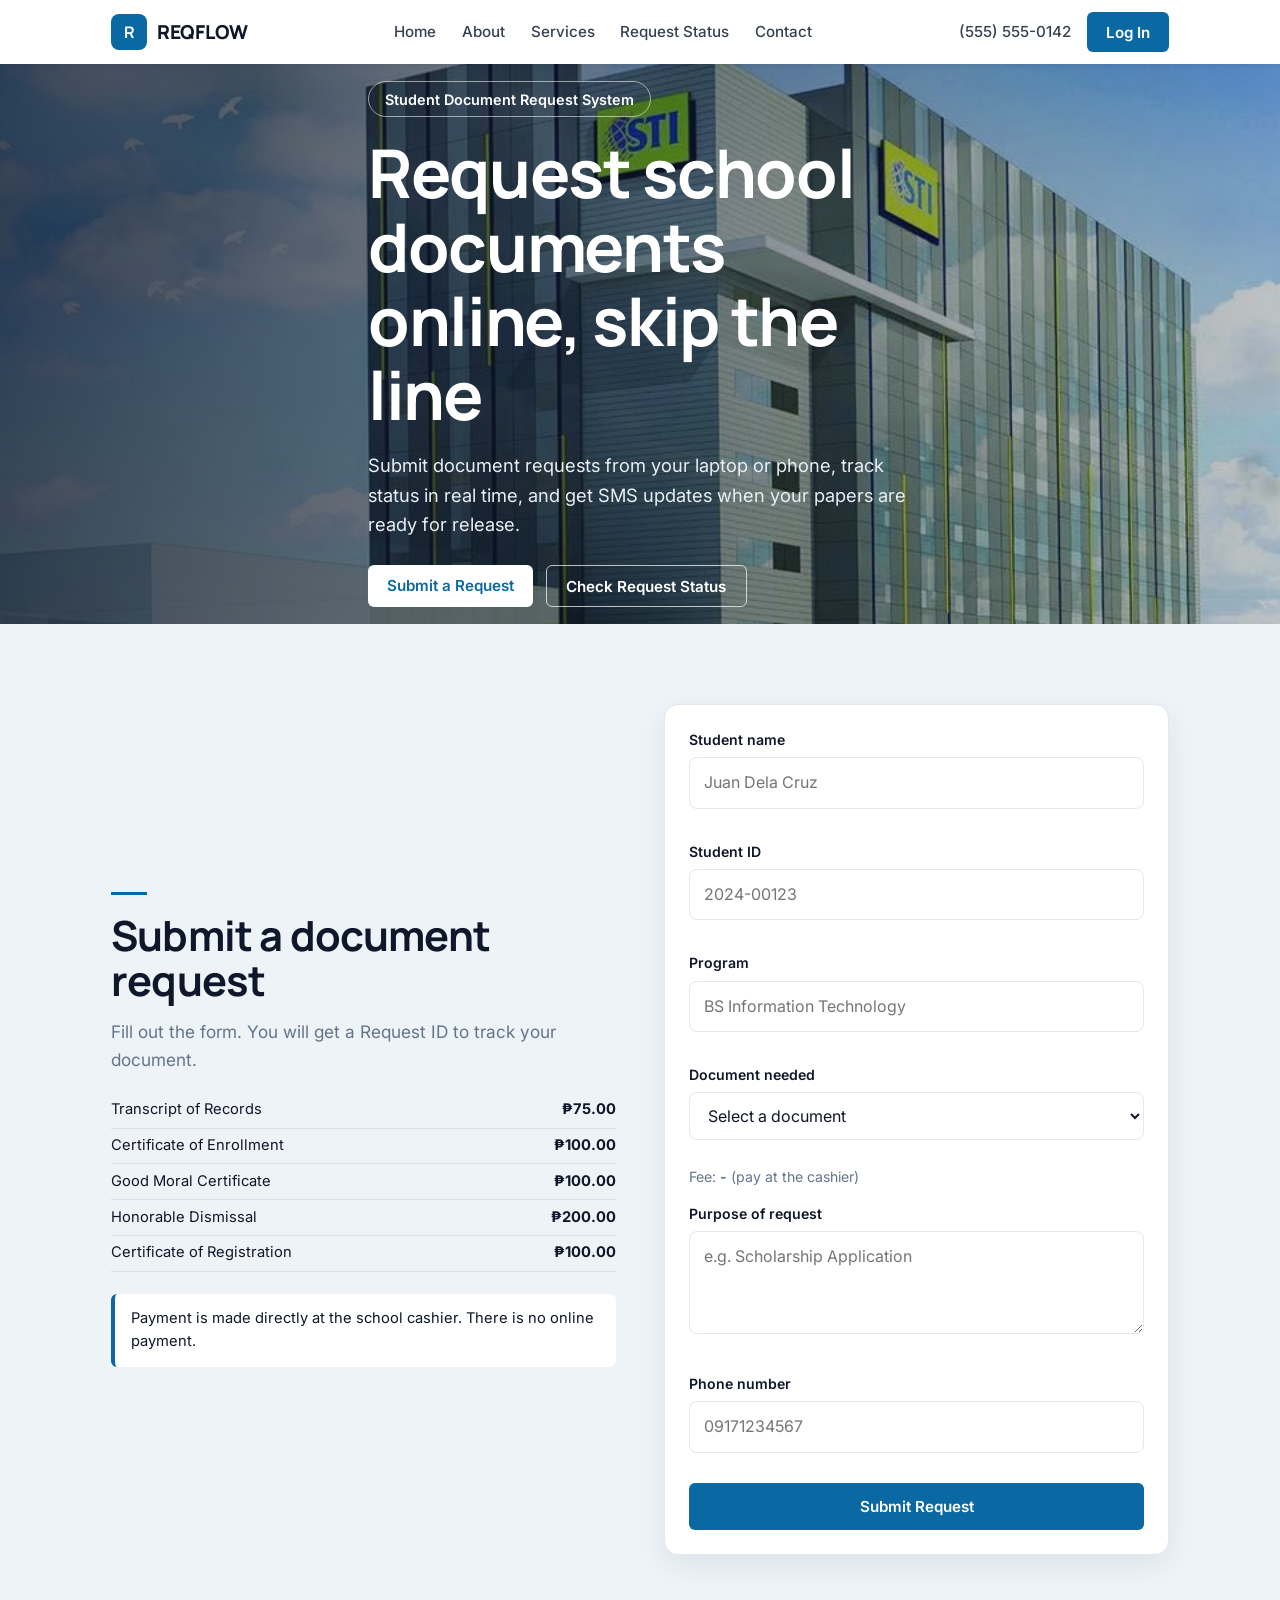
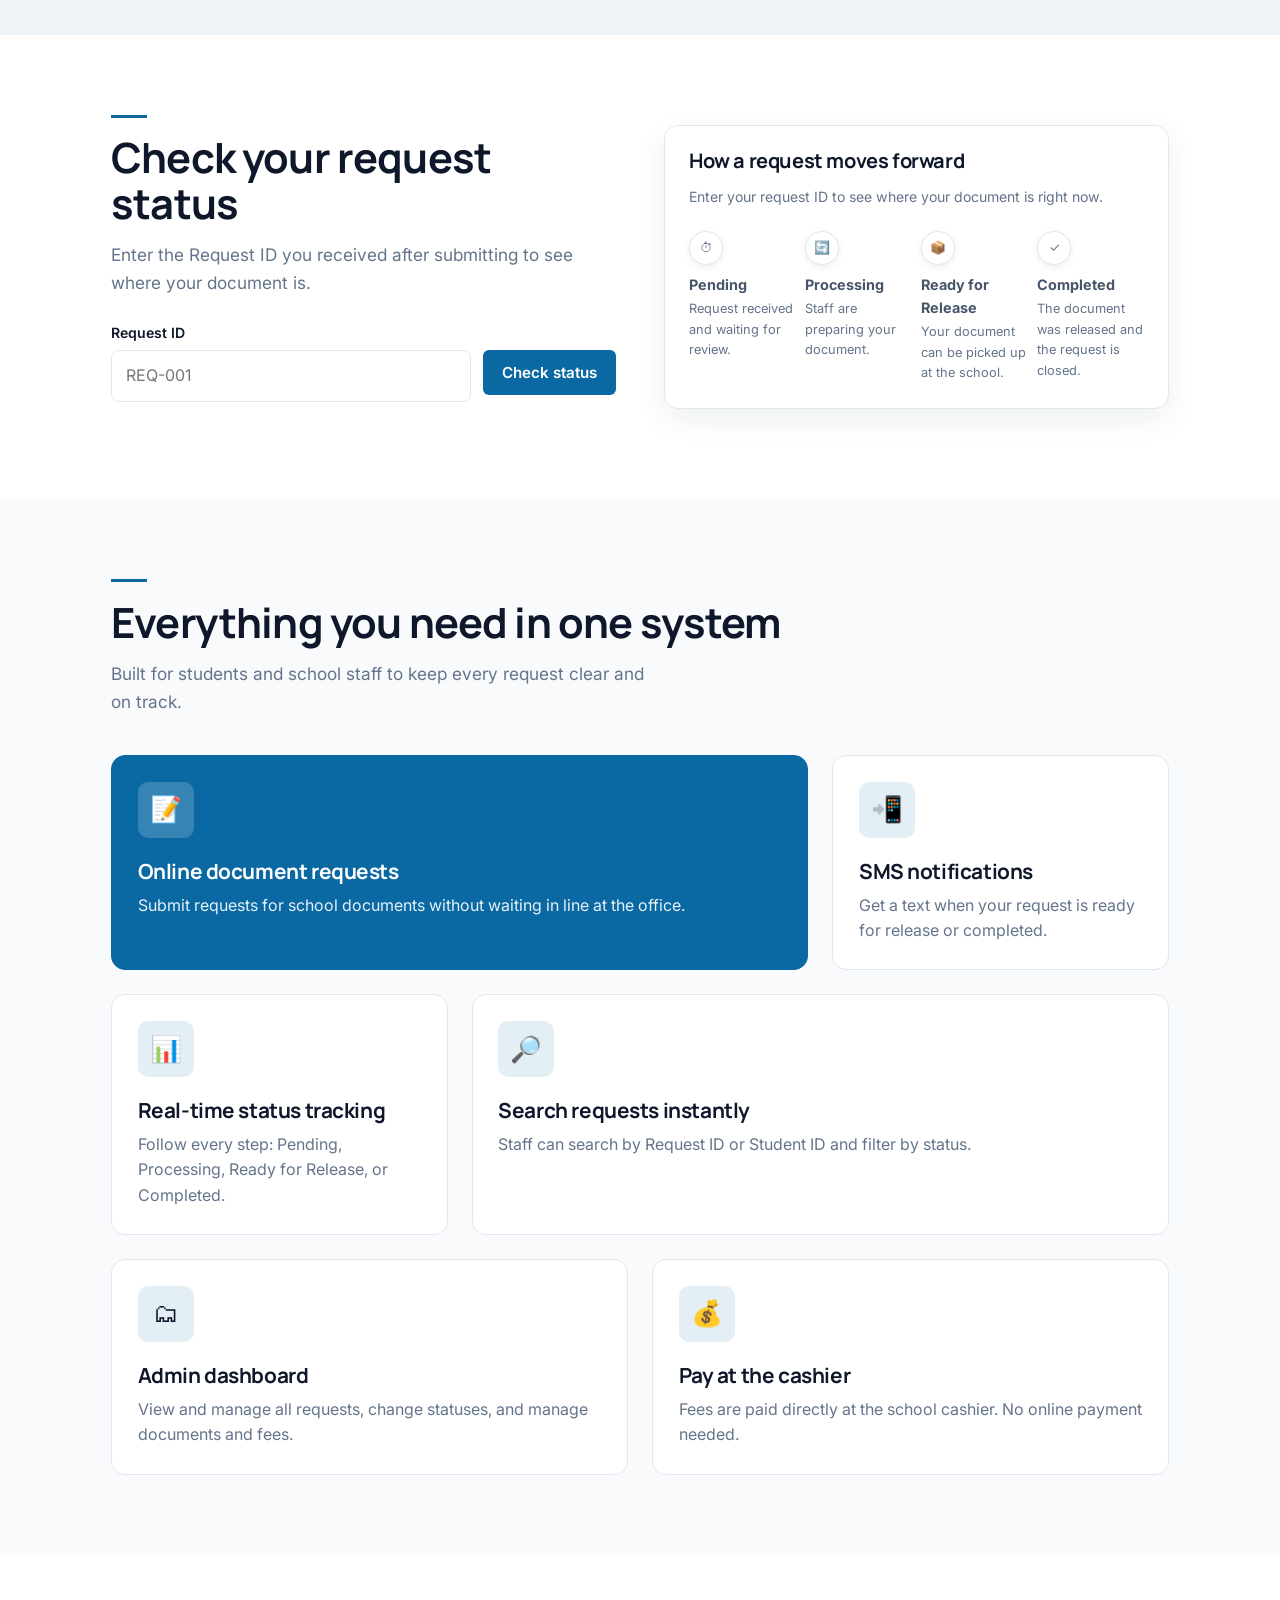
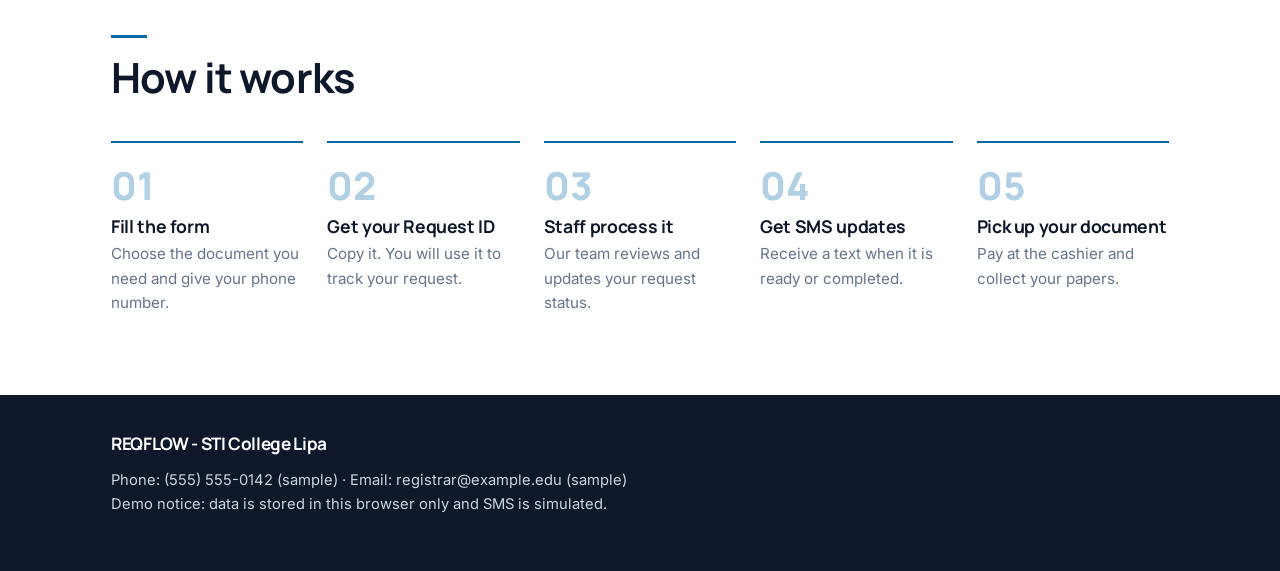
==== index.html @ 276ffe87 "Add files via upload" ====
<!DOCTYPE html><html lang="en"><head><meta charset="UTF-8"><meta name="viewport" content="width=device-width, initial-scale=1"><link rel="preconnect" href="https://fonts.googleapis.com"><link href="https://fonts.googleapis.com/css2?family=Inter:wght@400;500;600&family=Manrope:wght@700;800&display=swap" rel="stylesheet"><link rel="stylesheet" href="style.css">
<title>REQFLOW | STI College Lipa</title></head><body data-page="home">
<header><div class="wrap nav"><a class="logo" href="#home"><b>R</b>REQFLOW</a>
<nav class="links"><a href="#home">Home</a><a href="#about">About</a><a href="#services">Services</a><a href="#status">Request Status</a><a href="#contact">Contact</a></nav>
<div class="nav-r"><span class="phone">(555) 555-0142</span><a class="btn" href="admin.html">Log In</a></div></div></header>
<section class="hero" id="home" style="padding:0"><div class="wrap"><span class="pill">Student Document Request System</span>
<h1>Request school documents online, skip the line</h1>
<p>Submit document requests from your laptop or phone, track status in real time, and get SMS updates when your papers are ready for release.</p>
<div class="btns"><a class="btn white" href="#request">Submit a Request</a><a class="btn ghost" href="#status">Check Request Status</a></div></div></section>

<section class="tint" id="request"><div class="wrap two"><div><div class="eyebrow"></div><h2>Submit a document request</h2>
<p class="lead">Fill out the form. You will get a Request ID to track your document.</p>
<ul class="doclist" id="docList"></ul>
<div class="cashier">Payment is made directly at the school cashier. There is no online payment.</div></div>
<div class="card"><div class="success hidden" id="success"><strong>Request submitted!</strong><div class="rid"><span id="newId"></span><button class="btn sm" type="button" id="copyBtn">Copy ID</button></div>
<p class="small" style="margin:.4rem 0 0">Save this ID. You need it to check your status.</p></div>
<form id="requestForm" novalidate>
<label for="name" style="margin-top:0">Student name</label><input id="name" placeholder="Juan Dela Cruz" autocomplete="name"><div class="err"></div>
<label for="sid">Student ID</label><input id="sid" placeholder="2024-00123"><div class="err"></div>
<label for="program">Program</label><input id="program" placeholder="BS Information Technology"><div class="err"></div>
<label for="doc">Document needed</label><select id="doc"></select><div class="err"></div>
<p class="small" style="margin:.5rem 0 0">Fee: <strong id="fee">-</strong> (pay at the cashier)</p>
<label for="purpose">Purpose of request</label><textarea id="purpose" rows="3" placeholder="e.g. Scholarship Application"></textarea><div class="err"></div>
<label for="contact">Phone number</label><input id="contact" inputmode="tel" placeholder="09171234567"><div class="err"></div>
<button class="btn full" type="submit">Submit Request</button></form></div></div></section>

<section id="status"><div class="wrap two"><div><div class="eyebrow"></div><h2>Check your request status</h2>
<p class="lead">Enter the Request ID you received after submitting to see where your document is.</p>
<form id="trackForm" novalidate style="margin-top:1.6rem"><label for="rid" style="margin-top:0">Request ID</label>
<div class="statusrow"><div><input id="rid" placeholder="REQ-001"><div class="err"></div></div><button class="btn" style="padding:.8rem 1.2rem" type="submit">Check status</button></div></form>
<div class="result hidden" id="result"></div></div>
<div class="card"><h3 style="font-size:1.25rem">How a request moves forward</h3><p class="small">Enter your request ID to see where your document is right now.</p>
<div class="timeline" id="timeline">
<div><span class="dot">&#9201;</span><b>Pending</b>Request received and waiting for review.</div>
<div><span class="dot">&#128260;</span><b>Processing</b>Staff are preparing your document.</div>
<div><span class="dot">&#128230;</span><b>Ready for Release</b>Your document can be picked up at the school.</div>
<div><span class="dot">&#10003;</span><b>Completed</b>The document was released and the request is closed.</div></div></div></div></section>

<section class="soft" id="services"><div class="wrap"><div class="eyebrow"></div><h2>Everything you need in one system</h2>
<p class="lead">Built for students and school staff to keep every request clear and on track.</p>
<div class="feat">
<div class="fc hl s4"><div class="ic">&#128221;</div><h3>Online document requests</h3><p>Submit requests for school documents without waiting in line at the office.</p></div>
<div class="fc s2"><div class="ic">&#128242;</div><h3>SMS notifications</h3><p>Get a text when your request is ready for release or completed.</p></div>
<div class="fc s2"><div class="ic">&#128202;</div><h3>Real-time status tracking</h3><p>Follow every step: Pending, Processing, Ready for Release, or Completed.</p></div>
<div class="fc s4"><div class="ic">&#128270;</div><h3>Search requests instantly</h3><p>Staff can search by Request ID or Student ID and filter by status.</p></div>
<div class="fc"><div class="ic">&#128450;</div><h3>Admin dashboard</h3><p>View and manage all requests, change statuses, and manage documents and fees.</p></div>
<div class="fc"><div class="ic">&#128176;</div><h3>Pay at the cashier</h3><p>Fees are paid directly at the school cashier. No online payment needed.</p></div></div></div></section>

<section id="about"><div class="wrap"><div class="eyebrow"></div><h2>How it works</h2>
<div class="steps"><div><span>01</span><h3>Fill the form</h3><p>Choose the document you need and give your phone number.</p></div>
<div><span>02</span><h3>Get your Request ID</h3><p>Copy it. You will use it to track your request.</p></div>
<div><span>03</span><h3>Staff process it</h3><p>Our team reviews and updates your request status.</p></div>
<div><span>04</span><h3>Get SMS updates</h3><p>Receive a text when it is ready or completed.</p></div>
<div><span>05</span><h3>Pick up your document</h3><p>Pay at the cashier and collect your papers.</p></div></div></div></section>
<footer id="contact"><div class="wrap"><h3>REQFLOW - STI College Lipa</h3><p>Phone: (555) 555-0142 (sample) &middot; Email: registrar@example.edu (sample)<br>Demo notice: data is stored in this browser only and SMS is simulated.</p></div></footer>
<div id="toast" role="status"></div><script src="script.js"></script></body></html>
---- style.css ----
:root{--p:#0a69a3;--pd:#07527f;--ink:#0f172a;--mute:#64748b;--bg:#edf3f7;--soft:#f8fafc;--line:#e2e8f0;--bad:#b3261e;--ok:#15803d}
*{box-sizing:border-box}
html{scroll-behavior:smooth;scroll-padding-top:80px}
body{margin:0;font-family:Inter,system-ui,Arial,sans-serif;color:var(--ink);background:#fff;line-height:1.6}
h1,h2,h3{font-family:Manrope,Inter,system-ui,sans-serif;letter-spacing:-.02em;line-height:1.1;margin:0}
.wrap{max-width:1090px;margin:0 auto;padding:0 1rem}
header{position:sticky;top:0;z-index:20;background:#fff;box-shadow:0 1px 6px rgba(15,23,42,.08)}
.nav{display:flex;align-items:center;justify-content:space-between;gap:1rem;height:64px}
.logo{display:flex;align-items:center;gap:.6rem;font:800 1.2rem Manrope,sans-serif;color:var(--ink);text-decoration:none}
.logo b{display:grid;place-items:center;width:36px;height:36px;border-radius:8px;background:var(--p);color:#fff;font-size:1rem}
.links{display:flex;gap:1.6rem}
.links a,.phone{color:#374151;text-decoration:none;font-weight:500;font-size:.95rem}
.links a:hover{color:var(--p)}
.nav-r{display:flex;align-items:center;gap:1rem}
.btn{display:inline-block;background:var(--p);color:#fff;border:0;border-radius:6px;padding:.65rem 1.2rem;font:600 .95rem Inter,sans-serif;cursor:pointer;text-decoration:none}
.btn:hover{background:var(--pd)}
.btn.white{background:#fff;color:var(--p)}
.btn.ghost{background:transparent;color:#fff;border:1px solid rgba(255,255,255,.7)}
.btn.sm{padding:.45rem .8rem;font-size:.85rem}
.btn.alt{background:#e4eef5;color:var(--pd)}
.btn.danger{background:#fde8e6;color:var(--bad)}
@media(max-width:860px){.links,.phone{display:none}}
.hero{min-height:560px;display:flex;align-items:center;color:#fff;background:linear-gradient(90deg,rgba(15,23,42,.78),rgba(15,23,42,.25)),url("hero.png") center 30%/cover,linear-gradient(135deg,#0a4a73,#0a69a3)}.pill{display:inline-block;border:1px solid rgba(255,255,255,.55);border-radius:99px;padding:.35rem 1rem;font-size:.9rem;font-weight:600;margin-bottom:1.2rem}
.hero h1{font-size:clamp(2.4rem,6vw,4.2rem);max-width:12ch}
.hero p{font-size:1.15rem;max-width:34rem;margin:1.2rem 0 1.6rem;color:#e8eef5}
.hero .btns{display:flex;gap:.8rem;flex-wrap:wrap}
section{padding:5rem 0}
.tint{background:var(--bg)}
.soft{background:var(--soft)}
.eyebrow{width:36px;height:3px;background:var(--p);margin-bottom:1.1rem}
h2{font-size:clamp(1.9rem,4vw,2.6rem)}
.lead{color:var(--mute);font-size:1.08rem;margin:.9rem 0 0;max-width:34rem}
.two{display:grid;grid-template-columns:1fr 1fr;gap:3rem;align-items:center}
@media(max-width:860px){.two{grid-template-columns:1fr;gap:2rem}}
.card{background:#fff;border:1px solid var(--line);border-radius:14px;padding:1.5rem;box-shadow:0 10px 30px rgba(15,23,42,.07)}
label{display:block;font-weight:600;font-size:.88rem;margin:.9rem 0 .35rem}
input,select,textarea{width:100%;padding:.75rem .9rem;border:1px solid var(--line);border-radius:8px;font:inherit;background:#fff;color:var(--ink)}
input:focus,select:focus,textarea:focus{outline:3px solid #b7d6ea;border-color:var(--p)}
input.bad,select.bad,textarea.bad{border-color:var(--bad)}
.err{color:var(--bad);font-size:.82rem;min-height:1.1em;margin-top:.2rem}
.card .btn.full{width:100%;margin-top:.8rem;padding:.85rem}
.small{font-size:.88rem;color:var(--mute)}
.cashier{margin-top:1.4rem;border-left:4px solid var(--p);background:#fff;padding:.8rem 1rem;border-radius:6px;font-size:.92rem}
.doclist{list-style:none;padding:0;margin:1.2rem 0 0;font-size:.92rem}
.doclist li{display:flex;justify-content:space-between;gap:1rem;border-bottom:1px solid #d5e1ea;padding:.35rem 0}
.sample{color:#a15c00;font-size:.8rem;font-weight:600}
.success{background:#ecf7f0;border:1px solid #b6e0c5;border-radius:10px;padding:1rem;margin-bottom:1rem}
.rid{font:800 1.6rem Manrope,sans-serif;color:var(--p);display:flex;gap:.7rem;align-items:center;flex-wrap:wrap}
.hidden{display:none!important}
.statusrow{display:flex;gap:.7rem;align-items:flex-start}
.statusrow>div{flex:1}
.timeline{display:grid;grid-template-columns:repeat(4,1fr);gap:.6rem;margin-top:1.4rem}
.timeline div{font-size:.8rem;color:var(--mute)}
.timeline b{display:block;color:#475569;font-size:.9rem;margin:.5rem 0 .2rem}
.dot{display:grid;place-items:center;width:34px;height:34px;border-radius:50%;border:1px solid var(--line);background:#fff;box-shadow:0 2px 6px rgba(15,23,42,.08)}
.timeline .on .dot{background:var(--p);border-color:var(--p);color:#fff}
.timeline .on b{color:var(--p)}
.result{margin-top:1.2rem;padding:1rem;border:1px solid var(--line);border-radius:10px;background:#fff}
.badge{display:inline-block;padding:.15rem .65rem;border-radius:99px;font-size:.8rem;font-weight:700;background:#e4eef5;color:var(--pd)}
.b-Ready{background:#dcfce7;color:var(--ok)}.b-Pending{background:#fef3c7;color:#92400e}.b-Completed{background:#e5e7eb;color:#374151}
.feat{display:grid;grid-template-columns:repeat(6,1fr);gap:1.5rem;margin-top:2.5rem}
.fc{background:#fff;border:1px solid var(--line);border-radius:14px;padding:1.6rem;grid-column:span 3;min-height:210px}
.fc.s2{grid-column:span 2}.fc.s4{grid-column:span 4}
.fc.hl{background:var(--p);color:#fff;border-color:var(--p)}
.fc.hl p{color:#e6f1f8}
.ic{display:grid;place-items:center;width:56px;height:56px;border-radius:10px;background:#e4eef5;font-size:1.6rem;margin-bottom:1.4rem}
.fc.hl .ic{background:rgba(255,255,255,.18)}
.fc h3{font-size:1.3rem;margin-bottom:.6rem}
.fc p{margin:0;color:var(--mute)}
@media(max-width:860px){.fc,.fc.s2,.fc.s4{grid-column:span 6}}
.steps{display:grid;grid-template-columns:repeat(5,1fr);gap:1.5rem;margin-top:2.5rem}
.steps div{border-top:2px solid var(--p);padding-top:1rem}
.steps span{font:800 2.4rem Manrope,sans-serif;color:#b2d0e3}
.steps h3{font-size:1.1rem;margin:.3rem 0 .4rem}
.steps p{margin:0;color:var(--mute);font-size:.95rem}
@media(max-width:860px){.steps{grid-template-columns:1fr 1fr}}
footer{background:var(--ink);color:#cbd5e1;padding:2.5rem 0;font-size:.92rem}
footer h3{color:#fff;margin-bottom:.5rem}
.tablewrap{overflow-x:auto}
table{width:100%;border-collapse:collapse;font-size:.9rem}
th,td{text-align:left;padding:.65rem .6rem;border-bottom:1px solid var(--line);vertical-align:top}
th{background:var(--bg);color:var(--pd)}
.bar{display:flex;gap:.7rem;flex-wrap:wrap;margin-bottom:1rem}
.bar>*{flex:1;min-width:160px}
.tabs{display:flex;gap:.5rem;flex-wrap:wrap;margin:1.2rem 0}
.tabs button.on{background:var(--p);color:#fff}
.note{background:#fff4e0;border-left:4px solid #e29a1b;padding:.7rem .9rem;border-radius:4px;font-size:.9rem;margin:.8rem 0}
#toast{position:fixed;bottom:1rem;left:50%;transform:translateX(-50%);background:var(--ink);color:#fff;padding:.7rem 1.1rem;border-radius:8px;opacity:0;transition:opacity .2s;pointer-events:none;z-index:50}
#toast.show{opacity:1}
:focus-visible{outline:3px solid #7fb5d6;outline-offset:2px}
@media(prefers-reduced-motion:reduce){html{scroll-behavior:auto}}
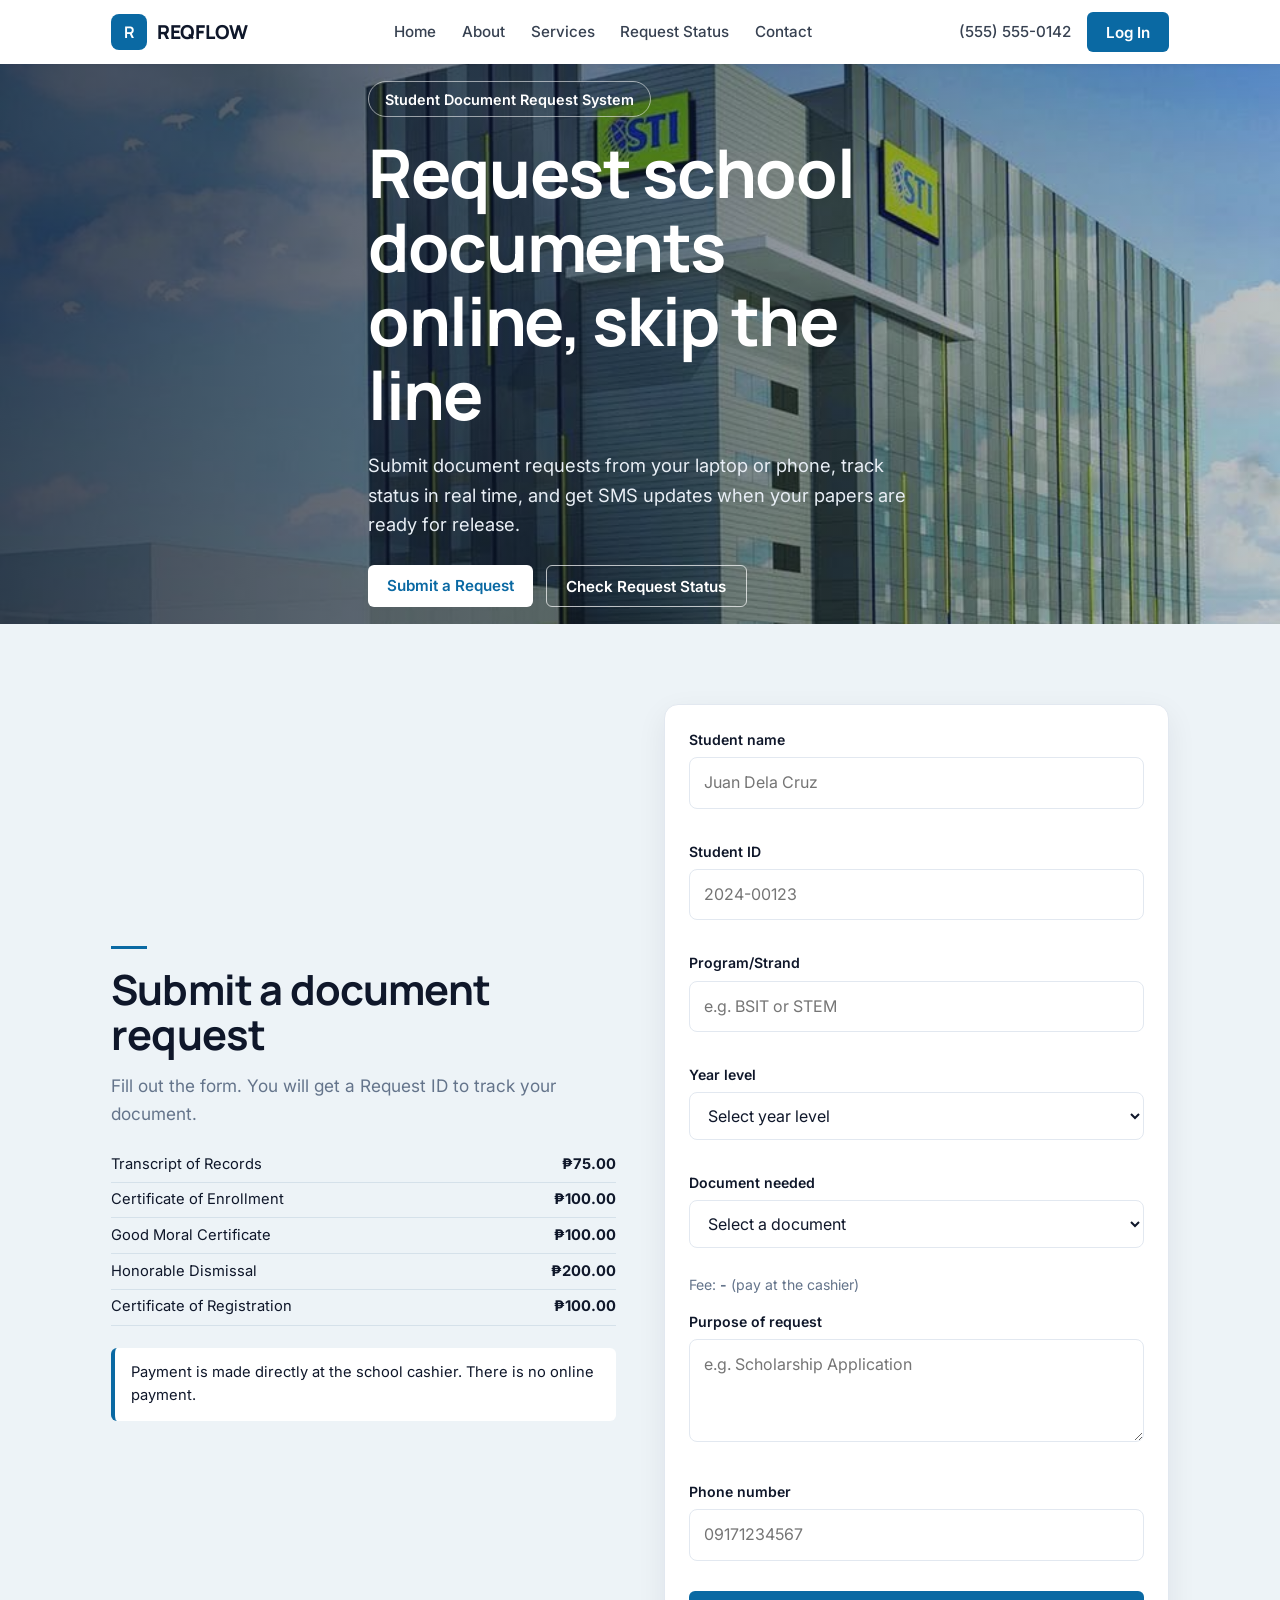
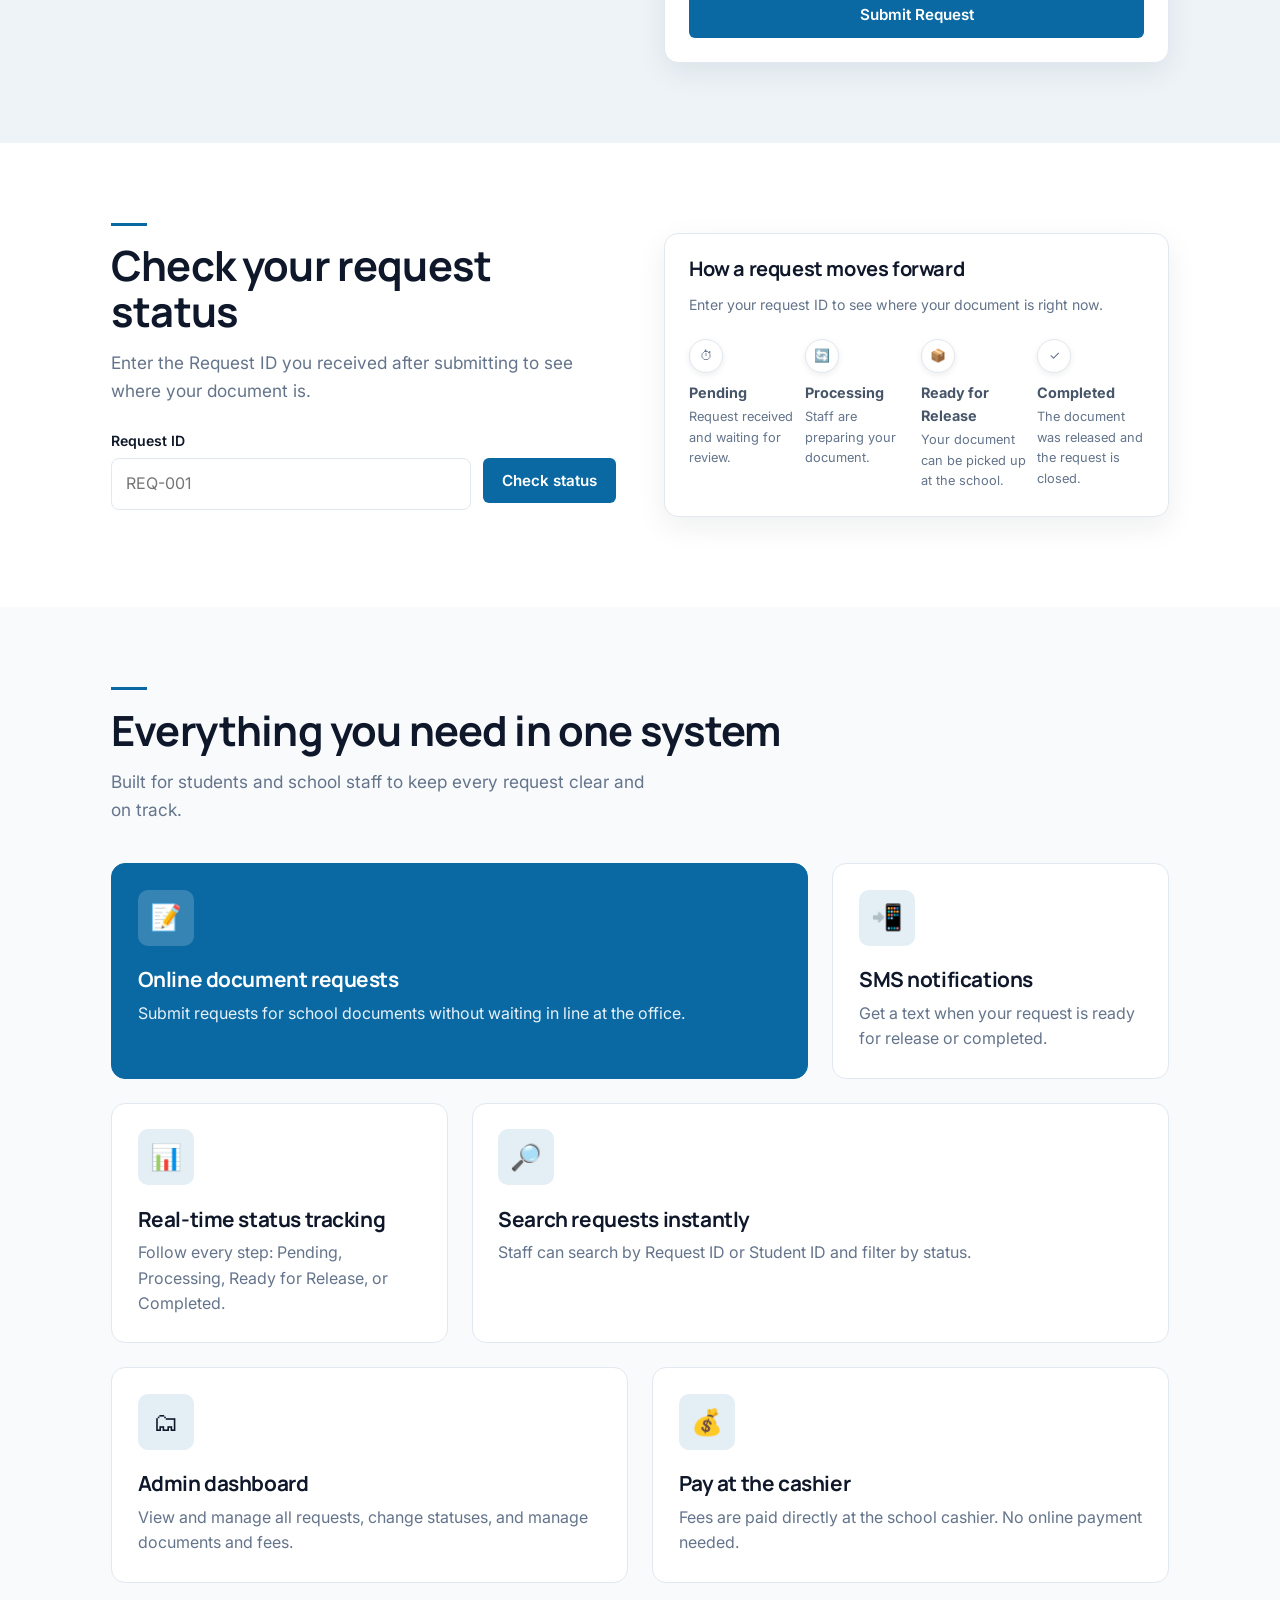
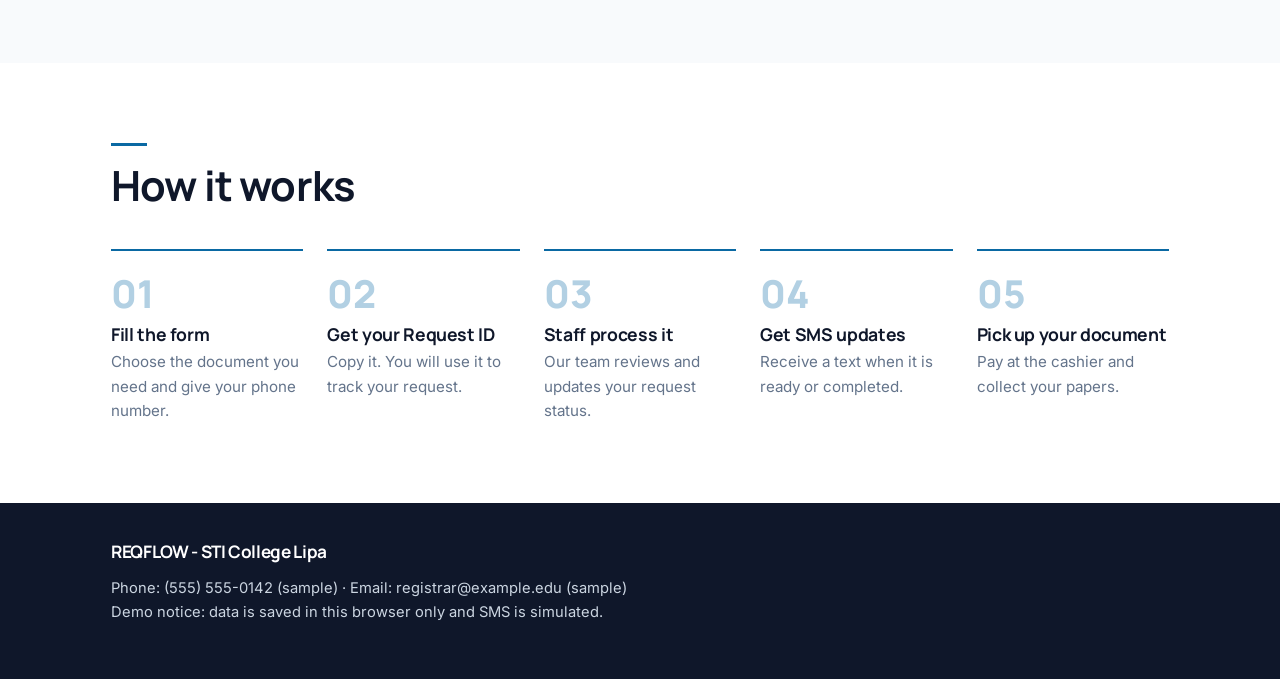
==== commit be573ded: "Add files via upload" ====
--- a/index.html
+++ b/index.html
@@ -13,11 +13,12 @@
 <ul class="doclist" id="docList"></ul>
 <div class="cashier">Payment is made directly at the school cashier. There is no online payment.</div></div>
 <div class="card"><div class="success hidden" id="success"><strong>Request submitted!</strong><div class="rid"><span id="newId"></span><button class="btn sm" type="button" id="copyBtn">Copy ID</button></div>
-<p class="small" style="margin:.4rem 0 0">Save this ID. You need it to check your status.</p></div>
+<button class="btn sm alt" type="button" id="againBtn" style="margin-top:.8rem">Submit another request</button></div>
 <form id="requestForm" novalidate>
 <label for="name" style="margin-top:0">Student name</label><input id="name" placeholder="Juan Dela Cruz" autocomplete="name"><div class="err"></div>
 <label for="sid">Student ID</label><input id="sid" placeholder="2024-00123"><div class="err"></div>
-<label for="program">Program</label><input id="program" placeholder="BS Information Technology"><div class="err"></div>
+<label for="program">Program/Strand</label><input id="program" placeholder="e.g. BSIT or STEM"><div class="err"></div>
+<label for="year">Year level</label><select id="year"><option value="">Select year level</option><option>Grade 11</option><option>Grade 12</option><option>1st Year</option><option>2nd Year</option><option>3rd Year</option><option>4th Year</option></select><div class="err"></div>
 <label for="doc">Document needed</label><select id="doc"></select><div class="err"></div>
 <p class="small" style="margin:.5rem 0 0">Fee: <strong id="fee">-</strong> (pay at the cashier)</p>
 <label for="purpose">Purpose of request</label><textarea id="purpose" rows="3" placeholder="e.g. Scholarship Application"></textarea><div class="err"></div>
@@ -52,5 +53,5 @@
 <div><span>03</span><h3>Staff process it</h3><p>Our team reviews and updates your request status.</p></div>
 <div><span>04</span><h3>Get SMS updates</h3><p>Receive a text when it is ready or completed.</p></div>
 <div><span>05</span><h3>Pick up your document</h3><p>Pay at the cashier and collect your papers.</p></div></div></div></section>
-<footer id="contact"><div class="wrap"><h3>REQFLOW - STI College Lipa</h3><p>Phone: (555) 555-0142 (sample) &middot; Email: registrar@example.edu (sample)<br>Demo notice: data is stored in this browser only and SMS is simulated.</p></div></footer>
-<div id="toast" role="status"></div><script src="script.js"></script></body></html>+<footer id="contact"><div class="wrap"><h3>REQFLOW - STI College Lipa</h3><p>Phone: (555) 555-0142 (sample) &middot; Email: registrar@example.edu (sample)<br>Demo notice: data is saved in this browser only and SMS is simulated.</p></div></footer>
+<div id="toast" role="status"></div><script src="script.js"></script></body></html>
--- a/style.css
+++ b/style.css
@@ -20,7 +20,8 @@
 .btn.alt{background:#e4eef5;color:var(--pd)}
 .btn.danger{background:#fde8e6;color:var(--bad)}
 @media(max-width:860px){.links,.phone{display:none}}
-.hero{min-height:560px;display:flex;align-items:center;color:#fff;background:linear-gradient(90deg,rgba(15,23,42,.78),rgba(15,23,42,.25)),url("hero.png") center 30%/cover,linear-gradient(135deg,#0a4a73,#0a69a3)}.pill{display:inline-block;border:1px solid rgba(255,255,255,.55);border-radius:99px;padding:.35rem 1rem;font-size:.9rem;font-weight:600;margin-bottom:1.2rem}
+.hero{min-height:560px;display:flex;align-items:center;color:#fff;background:linear-gradient(90deg,rgba(15,23,42,.78),rgba(15,23,42,.25)),url("hero.png") center 30%/cover,linear-gradient(135deg,#0a4a73,#0a69a3)}
+.pill{display:inline-block;border:1px solid rgba(255,255,255,.55);border-radius:99px;padding:.35rem 1rem;font-size:.9rem;font-weight:600;margin-bottom:1.2rem}
 .hero h1{font-size:clamp(2.4rem,6vw,4.2rem);max-width:12ch}
 .hero p{font-size:1.15rem;max-width:34rem;margin:1.2rem 0 1.6rem;color:#e8eef5}
 .hero .btns{display:flex;gap:.8rem;flex-wrap:wrap}
@@ -88,4 +89,24 @@
 #toast{position:fixed;bottom:1rem;left:50%;transform:translateX(-50%);background:var(--ink);color:#fff;padding:.7rem 1.1rem;border-radius:8px;opacity:0;transition:opacity .2s;pointer-events:none;z-index:50}
 #toast.show{opacity:1}
 :focus-visible{outline:3px solid #7fb5d6;outline-offset:2px}
-@media(prefers-reduced-motion:reduce){html{scroll-behavior:auto}}+@media(prefers-reduced-motion:reduce){html{scroll-behavior:auto}}
+
+/* SMS notification simulation */
+.modal{position:fixed;inset:0;background:rgba(15,23,42,.55);display:flex;align-items:center;justify-content:center;padding:1rem;z-index:40;overflow-y:auto}
+.modal-box{position:relative;background:#fff;border-radius:14px;max-width:760px;width:100%;padding:1.5rem;box-shadow:0 20px 50px rgba(15,23,42,.3);max-height:100%;overflow-y:auto}
+.modal-x{position:absolute;top:.6rem;right:.8rem;background:none;border:0;font-size:1.7rem;line-height:1;cursor:pointer;color:var(--mute)}
+.simtag{display:inline-block;background:#fff4e0;color:#92400e;border:1px dashed #e29a1b;border-radius:99px;padding:.15rem .8rem;font-size:.75rem;font-weight:700;letter-spacing:.04em;margin:.4rem 0 1rem}
+.pv{display:grid;grid-template-columns:240px 1fr;gap:1.5rem;align-items:start}
+.phone-mock{width:240px;border:8px solid #0f172a;border-radius:28px;background:#eef2f6;overflow:hidden;margin:0 auto}
+.phone-top{background:var(--p);color:#fff;text-align:center;font-weight:700;padding:.7rem .5rem;font-size:.9rem}
+.phone-body{padding:1rem .7rem;min-height:230px}
+.bubble{background:#fff;border-radius:14px 14px 14px 4px;padding:.6rem .75rem;font-size:.82rem;box-shadow:0 1px 3px rgba(15,23,42,.12);overflow-wrap:anywhere}
+.bubble-time{font-size:.68rem;color:var(--mute);margin:.35rem .3rem 0}
+.pv-list{margin:0;display:grid;grid-template-columns:auto 1fr;gap:.45rem 1rem;font-size:.92rem}
+.pv-list dt{color:var(--mute);font-weight:600}
+.pv-list dd{margin:0;overflow-wrap:anywhere}
+.modal-actions{display:flex;gap:.7rem;flex-wrap:wrap;margin-top:1.2rem}
+.okmsg{margin-top:1rem;background:#dcfce7;color:var(--ok);padding:.7rem 1rem;border-radius:8px;font-weight:700}
+.msgcell{min-width:240px;font-size:.85rem}
+.simnote{margin-top:.8rem;background:#fff4e0;border-left:4px solid #e29a1b;padding:.6rem .8rem;border-radius:4px;font-size:.88rem}
+@media(max-width:640px){.pv{grid-template-columns:1fr}.pv-list{grid-template-columns:1fr}}
